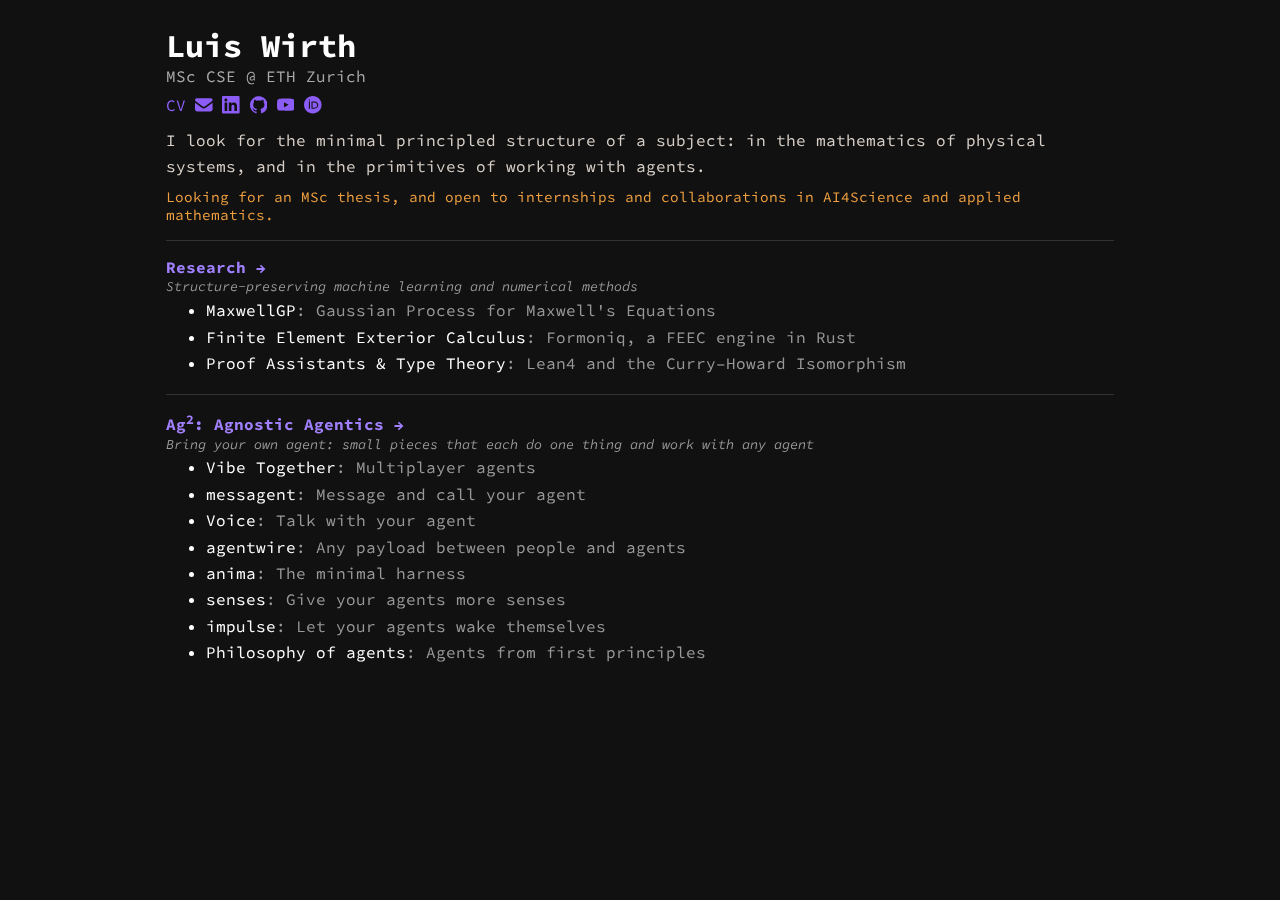
==== index.html @ 47c8365a "Self-host Source Code Pro, and trim the page heads Adobe's variable fonts, upright and italic, repla" ====
<!DOCTYPE html>
<html lang="en">

<head>

<meta charset="utf-8">
<meta name="viewport" content="width=device-width, initial-scale=1.0">

<meta name="author" content="Luis Wirth" />
<meta name="description" content="Luis Wirth. MSc CSE student at ETH Zurich. Structure-preserving machine learning and numerical methods, and agnostic agent infrastructure." />

<meta property="og:type" content="website" />
<meta property="og:site_name" content="Luis Wirth" />
<meta property="og:title" content="Luis Wirth" />
<meta property="og:url" content="https://lwirth.com/" />
<meta property="og:description" content="MSc CSE student at ETH Zurich. Structure-preserving machine learning and numerical methods, and agnostic agent infrastructure." />
<meta property="og:image" content="https://lwirth.com/og.png" />
<meta name="twitter:card" content="summary_large_image" />

<base target="_blank">
<link rel="stylesheet" type="text/css" href="default.css">
<title>Luis Wirth</title>

</head>

<body>

<div class="container">
  <h1>Luis Wirth</h1>
  <p class="subtitle">MSc CSE @ ETH Zurich</p>
  <p class="links">
    <a href="https://cv.lwirth.com">CV</a>
    <!-- Icons: Simple Icons (CC0); envelope: Font Awesome Free (CC BY 4.0, fontawesome.com). -->
    <a href="mailto:luwirth@ethz.ch" target="_self" aria-label="Email" title="Email"><svg class="icon" viewBox="0 0 512 512" aria-hidden="true"><path d="M48 64c-26.5 0-48 21.5-48 48 0 15.1 7.1 29.3 19.2 38.4l208 156c17.1 12.8 40.5 12.8 57.6 0l208-156c12.1-9.1 19.2-23.3 19.2-38.4 0-26.5-21.5-48-48-48L48 64zM0 196L0 384c0 35.3 28.7 64 64 64l384 0c35.3 0 64-28.7 64-64l0-188-198.4 148.8c-34.1 25.6-81.1 25.6-115.2 0L0 196z"/></svg></a>
    <a href="https://lwirth.com/linkedin" aria-label="LinkedIn" title="LinkedIn"><svg class="icon" viewBox="0 0 24 24" aria-hidden="true"><path d="M20.447 20.452h-3.554v-5.569c0-1.328-.027-3.037-1.852-3.037-1.853 0-2.136 1.445-2.136 2.939v5.667H9.351V9h3.414v1.561h.046c.477-.9 1.637-1.85 3.37-1.85 3.601 0 4.267 2.37 4.267 5.455v6.286zM5.337 7.433c-1.144 0-2.063-.926-2.063-2.065 0-1.138.92-2.063 2.063-2.063 1.14 0 2.064.925 2.064 2.063 0 1.139-.925 2.065-2.064 2.065zm1.782 13.019H3.555V9h3.564v11.452zM22.225 0H1.771C.792 0 0 .774 0 1.729v20.542C0 23.227.792 24 1.771 24h20.451C23.2 24 24 23.227 24 22.271V1.729C24 .774 23.2 0 22.222 0h.003z"/></svg></a>
    <a href="https://lwirth.com/github" aria-label="GitHub" title="GitHub"><svg class="icon" viewBox="0 0 24 24" aria-hidden="true"><path d="M12 .297c-6.63 0-12 5.373-12 12 0 5.303 3.438 9.8 8.205 11.385.6.113.82-.258.82-.577 0-.285-.01-1.04-.015-2.04-3.338.724-4.042-1.61-4.042-1.61C4.422 18.07 3.633 17.7 3.633 17.7c-1.087-.744.084-.729.084-.729 1.205.084 1.838 1.236 1.838 1.236 1.07 1.835 2.809 1.305 3.495.998.108-.776.417-1.305.76-1.605-2.665-.3-5.466-1.332-5.466-5.93 0-1.31.465-2.38 1.235-3.22-.135-.303-.54-1.523.105-3.176 0 0 1.005-.322 3.3 1.23.96-.267 1.98-.399 3-.405 1.02.006 2.04.138 3 .405 2.28-1.552 3.285-1.23 3.285-1.23.645 1.653.24 2.873.12 3.176.765.84 1.23 1.91 1.23 3.22 0 4.61-2.805 5.625-5.475 5.92.42.36.81 1.096.81 2.22 0 1.606-.015 2.896-.015 3.286 0 .315.21.69.825.57C20.565 22.092 24 17.592 24 12.297c0-6.627-5.373-12-12-12"/></svg></a>
    <a href="https://lwirth.com/youtube" aria-label="YouTube" title="YouTube"><svg class="icon" viewBox="0 0 24 24" aria-hidden="true"><path d="M23.498 6.186a3.016 3.016 0 0 0-2.122-2.136C19.505 3.545 12 3.545 12 3.545s-7.505 0-9.377.505A3.017 3.017 0 0 0 .502 6.186C0 8.07 0 12 0 12s0 3.93.502 5.814a3.016 3.016 0 0 0 2.122 2.136c1.871.505 9.376.505 9.376.505s7.505 0 9.377-.505a3.015 3.015 0 0 0 2.122-2.136C24 15.93 24 12 24 12s0-3.93-.502-5.814zM9.545 15.568V8.432L15.818 12l-6.273 3.568z"/></svg></a>
    <a href="https://orcid.org/0009-0001-9809-9517" aria-label="ORCID" title="ORCID"><svg class="icon" viewBox="0 0 24 24" aria-hidden="true"><path d="M12 0C5.372 0 0 5.372 0 12s5.372 12 12 12 12-5.372 12-12S18.628 0 12 0zM7.369 4.378c.525 0 .947.431.947.947s-.422.947-.947.947a.95.95 0 0 1-.947-.947c0-.525.422-.947.947-.947zm-.722 3.038h1.444v10.041H6.647V7.416zm3.562 0h3.9c3.712 0 5.344 2.653 5.344 5.025 0 2.578-2.016 5.025-5.325 5.025h-3.919V7.416zm1.444 1.303v7.444h2.297c3.272 0 4.022-2.484 4.022-3.722 0-2.016-1.284-3.722-4.097-3.722h-2.222z"/></svg></a>
  </p>
  <p class="bio">I look for the minimal principled structure of a subject: in the mathematics of physical systems, and in the primitives of working with agents.</p>
  <p class="avail">Looking for an MSc thesis, and open to internships and collaborations in AI4Science and applied mathematics.</p>

  
  <hr>

  <div class="entry nav">
    <div class="entry-title"><a href="research/" target="_self">Research →</a></div>
    <div class="item-desc"><em>Structure-preserving machine learning and numerical methods</em></div>
    <ul>
      <li><a href="research/#maxwellgp" target="_self">MaxwellGP<span class="desc">: Gaussian Process for Maxwell's Equations</span></a></li>
      <li><a href="research/#finite-element-exterior-calculus" target="_self">Finite Element Exterior Calculus<span class="desc">: Formoniq, a FEEC engine in Rust</span></a></li>
      <li><a href="research/#proof-assistants" target="_self">Proof Assistants &amp; Type Theory<span class="desc">: Lean4 and the Curry–Howard Isomorphism</span></a></li>
    </ul>
  </div>

  <hr>

  <div class="entry nav">
    <div class="entry-title"><a href="agentics/" target="_self">Ag<sup>2</sup>: Agnostic Agentics →</a></div>
    <div class="item-desc"><em>Bring your own agent: small pieces that each do one thing and work with any agent</em></div>
    <ul>
      <li><a href="agentics/#vibetogether" target="_self">Vibe Together<span class="desc">: Multiplayer agents</span></a></li>
      <li><a href="agentics/#messagent" target="_self">messagent<span class="desc">: Message and call your agent</span></a></li>
      <li><a href="agentics/#voice" target="_self">Voice<span class="desc">: Talk with your agent</span></a></li>
      <li><a href="agentics/#agentwire" target="_self">agentwire<span class="desc">: Any payload between people and agents</span></a></li>
      <li><a href="agentics/#anima" target="_self">anima<span class="desc">: The minimal harness</span></a></li>
      <li><a href="agentics/#senses" target="_self">senses<span class="desc">: Give your agents more senses</span></a></li>
      <li><a href="agentics/#impulse" target="_self">impulse<span class="desc">: Let your agents wake themselves</span></a></li>
      <li><a href="agentics/#philosophy-of-agents" target="_self">Philosophy of agents<span class="desc">: Agents from first principles</span></a></li>
      <!-- <li><a href="agentics/#canvas" target="_self">Canvas<span class="desc">: Generative UI, embraced</span></a></li> -->
    </ul>
  </div>

</div>

<!-- Cloudflare Web Analytics -->
<script defer src='https://static.cloudflareinsights.com/beacon.min.js' data-cf-beacon='{"token": "ec22ff3412fd4dde9ed8d8ff9aa42a85"}'></script>

</body>
</html>
---- default.css ----
/* Source Code Pro, Adobe, SIL Open Font License 1.1. */
@font-face {
  font-family: "Source Code Pro";
  src: url("fonts/source-code-pro.woff2") format("woff2");
  font-weight: 200 900;
  font-style: normal;
  font-display: swap;
}

@font-face {
  font-family: "Source Code Pro";
  src: url("fonts/source-code-pro-italic.woff2") format("woff2");
  font-weight: 200 900;
  font-style: italic;
  font-display: swap;
}

body {
  background-color: #111111;
  color: #FFFFFF;

  font-family: "Source Code Pro", monospace;
  font-optical-sizing: auto;
  font-weight: 400;
  font-style: normal;

  margin: 2% auto;
  padding: 0 2%;
  max-width: 1000px;
  box-sizing: border-box;
}

.container {
  width: 100%;
}

h1 {
  margin-top: 0;
  margin-bottom: 0;
}

.subtitle {
  margin: 0;
  color: #aaaaaa;
}

.bio {
  margin: 0.8em 0 0;
  color: #d8d0c8;
  line-height: 1.6;
}

.avail {
  margin: 0.6em 0 0;
  color: #f0a040;
  font-size: 0.9em;
}

.hero {
  display: block;
  margin: 1.4em 0 0;
}

.hero img {
  width: 100%;
  height: auto;
  display: block;
  background-color: #000000;
  border: 1px solid #333333;
  border-radius: 4px;
}

.links {
  margin: 0.6em 0 0;
  display: flex;
  flex-wrap: wrap;
  gap: 0.6em;
  align-items: center;
}

.icon {
  display: block;
  width: 1.1em;
  height: 1.1em;
  fill: currentColor;
}

a {
  text-decoration: none;
  color: #8b5cf6;
}

a:hover {
  color: #c4a8ff;
}

hr {
  border: none;
  border-top: 1px solid #333333;
  margin: 1em 0;
}

.entry {
  margin-bottom: 1.2em;
}

.entry ul {
  margin: 0.3em 0 0;
  line-height: 1.35;
}

.entry ul ul {
  margin: 0;
}

.entry > ul > li {
  margin-top: 0.3em;
}

.entry > ul > li:first-child {
  margin-top: 0;
}

.entry-title {
  font-weight: bold;
  margin-bottom: 0.1em;
  color: #e8e0ff;
}


.item-desc {
  font-size: 0.85em;
  margin-top: 0.1em;
  color: #999999;
}

.tag {
  color: #4d7fff;
  font-size: 0.9em;
}

.year {
  color: #777777;
  font-size: 0.8em;
  font-weight: normal;
}

.wip {
  color: #f0a040;
  font-size: 0.8em;
  font-weight: normal;
}

.nav a {
  color: inherit;
  text-decoration: none;
}

.nav .entry-title a {
  color: #a080ff;
}

.nav .desc {
  color: #999999;
}

.nav a:hover {
  text-decoration: underline;
}

.back {
  margin: 0 0 0.6em;
  font-size: 0.85em;
}

.back a {
  color: #999999;
  text-decoration: none;
}

.back a:hover {
  color: #e8e0ff;
}
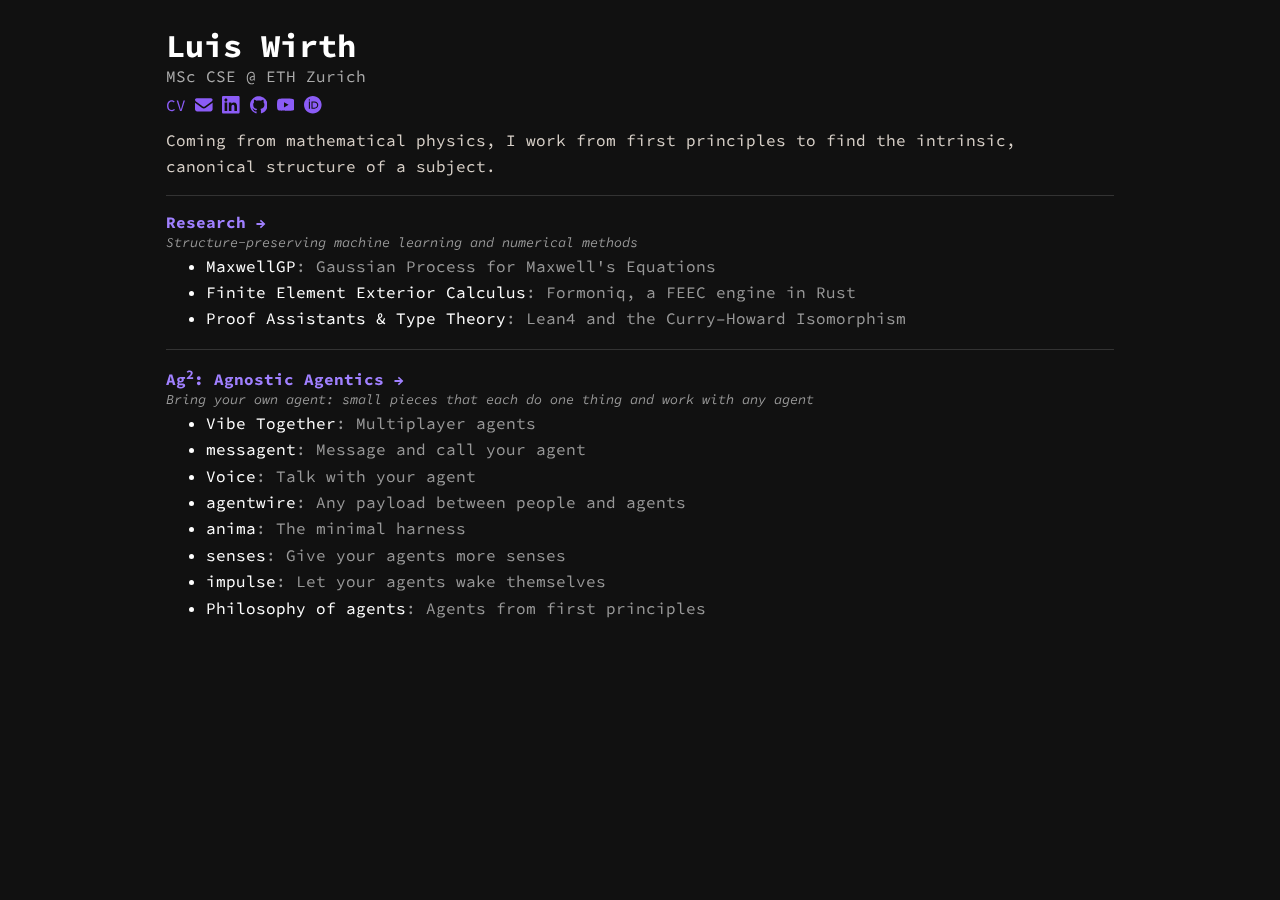
==== commit dddcfef1: "Rewrite bio line, drop availability line from home page Provenance: agent-paired Model: claude-opus-" ====
--- a/index.html
+++ b/index.html
@@ -37,8 +37,7 @@
     <a href="https://lwirth.com/youtube" aria-label="YouTube" title="YouTube"><svg class="icon" viewBox="0 0 24 24" aria-hidden="true"><path d="M23.498 6.186a3.016 3.016 0 0 0-2.122-2.136C19.505 3.545 12 3.545 12 3.545s-7.505 0-9.377.505A3.017 3.017 0 0 0 .502 6.186C0 8.07 0 12 0 12s0 3.93.502 5.814a3.016 3.016 0 0 0 2.122 2.136c1.871.505 9.376.505 9.376.505s7.505 0 9.377-.505a3.015 3.015 0 0 0 2.122-2.136C24 15.93 24 12 24 12s0-3.93-.502-5.814zM9.545 15.568V8.432L15.818 12l-6.273 3.568z"/></svg></a>
     <a href="https://orcid.org/0009-0001-9809-9517" aria-label="ORCID" title="ORCID"><svg class="icon" viewBox="0 0 24 24" aria-hidden="true"><path d="M12 0C5.372 0 0 5.372 0 12s5.372 12 12 12 12-5.372 12-12S18.628 0 12 0zM7.369 4.378c.525 0 .947.431.947.947s-.422.947-.947.947a.95.95 0 0 1-.947-.947c0-.525.422-.947.947-.947zm-.722 3.038h1.444v10.041H6.647V7.416zm3.562 0h3.9c3.712 0 5.344 2.653 5.344 5.025 0 2.578-2.016 5.025-5.325 5.025h-3.919V7.416zm1.444 1.303v7.444h2.297c3.272 0 4.022-2.484 4.022-3.722 0-2.016-1.284-3.722-4.097-3.722h-2.222z"/></svg></a>
   </p>
-  <p class="bio">I look for the minimal principled structure of a subject: in the mathematics of physical systems, and in the primitives of working with agents.</p>
-  <p class="avail">Looking for an MSc thesis, and open to internships and collaborations in AI4Science and applied mathematics.</p>
+  <p class="bio">Coming from mathematical physics, I work from first principles to find the intrinsic, canonical structure of a subject.</p>
 
   
   <hr>
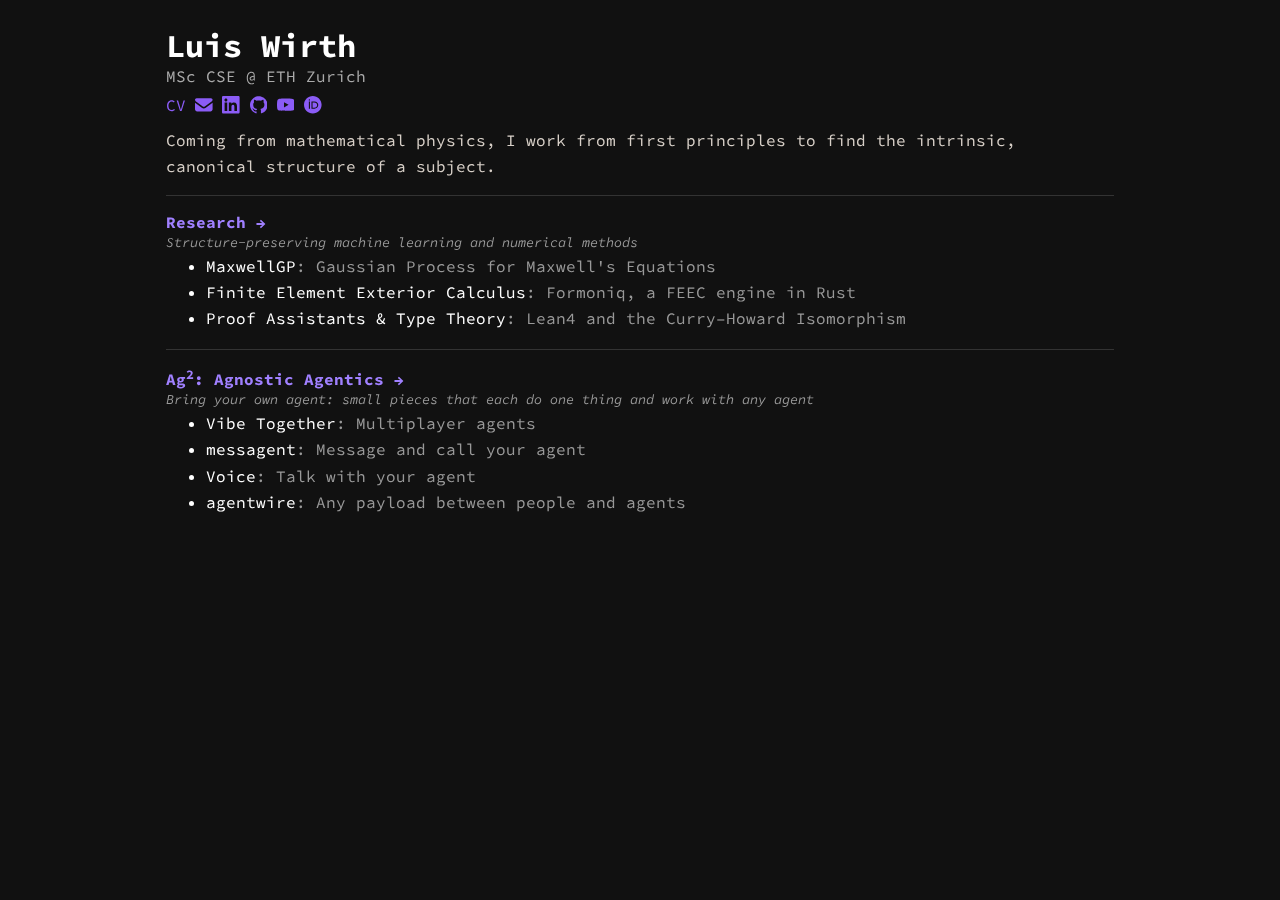
==== commit 3940dabe: "Ag²: show only what runs, drop anima, senses, impulse and the philosophy entry The map shrinks to ag" ====
--- a/index.html
+++ b/index.html
@@ -62,10 +62,6 @@
       <li><a href="agentics/#messagent" target="_self">messagent<span class="desc">: Message and call your agent</span></a></li>
       <li><a href="agentics/#voice" target="_self">Voice<span class="desc">: Talk with your agent</span></a></li>
       <li><a href="agentics/#agentwire" target="_self">agentwire<span class="desc">: Any payload between people and agents</span></a></li>
-      <li><a href="agentics/#anima" target="_self">anima<span class="desc">: The minimal harness</span></a></li>
-      <li><a href="agentics/#senses" target="_self">senses<span class="desc">: Give your agents more senses</span></a></li>
-      <li><a href="agentics/#impulse" target="_self">impulse<span class="desc">: Let your agents wake themselves</span></a></li>
-      <li><a href="agentics/#philosophy-of-agents" target="_self">Philosophy of agents<span class="desc">: Agents from first principles</span></a></li>
       <!-- <li><a href="agentics/#canvas" target="_self">Canvas<span class="desc">: Generative UI, embraced</span></a></li> -->
     </ul>
   </div>
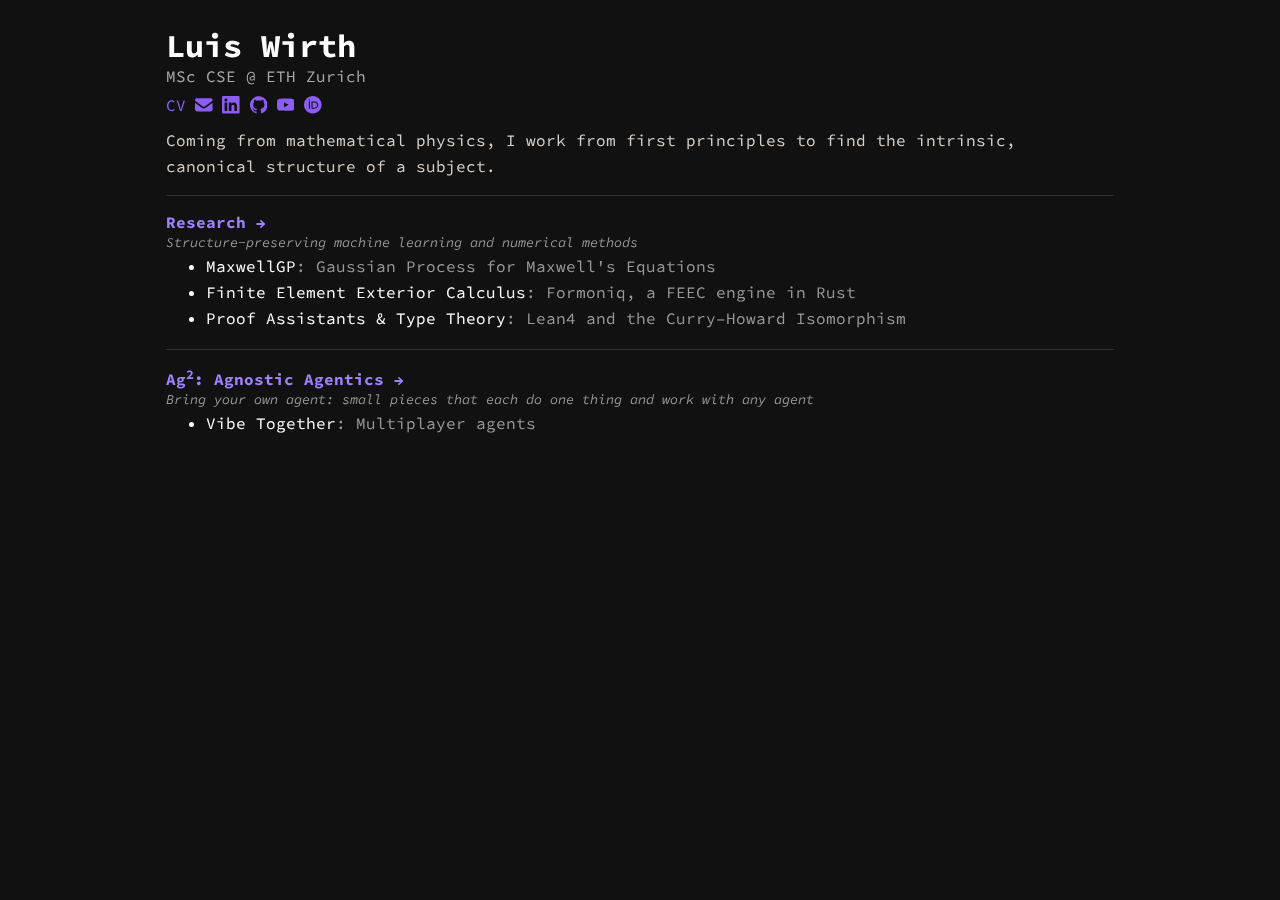
==== commit a7c21b9f: "Ag²: only Vibe Together, the transport now in its backend agentwire went into Vibe Together's backen" ====
--- a/index.html
+++ b/index.html
@@ -59,9 +59,6 @@
     <div class="item-desc"><em>Bring your own agent: small pieces that each do one thing and work with any agent</em></div>
     <ul>
       <li><a href="agentics/#vibetogether" target="_self">Vibe Together<span class="desc">: Multiplayer agents</span></a></li>
-      <li><a href="agentics/#messagent" target="_self">messagent<span class="desc">: Message and call your agent</span></a></li>
-      <li><a href="agentics/#voice" target="_self">Voice<span class="desc">: Talk with your agent</span></a></li>
-      <li><a href="agentics/#agentwire" target="_self">agentwire<span class="desc">: Any payload between people and agents</span></a></li>
       <!-- <li><a href="agentics/#canvas" target="_self">Canvas<span class="desc">: Generative UI, embraced</span></a></li> -->
     </ul>
   </div>
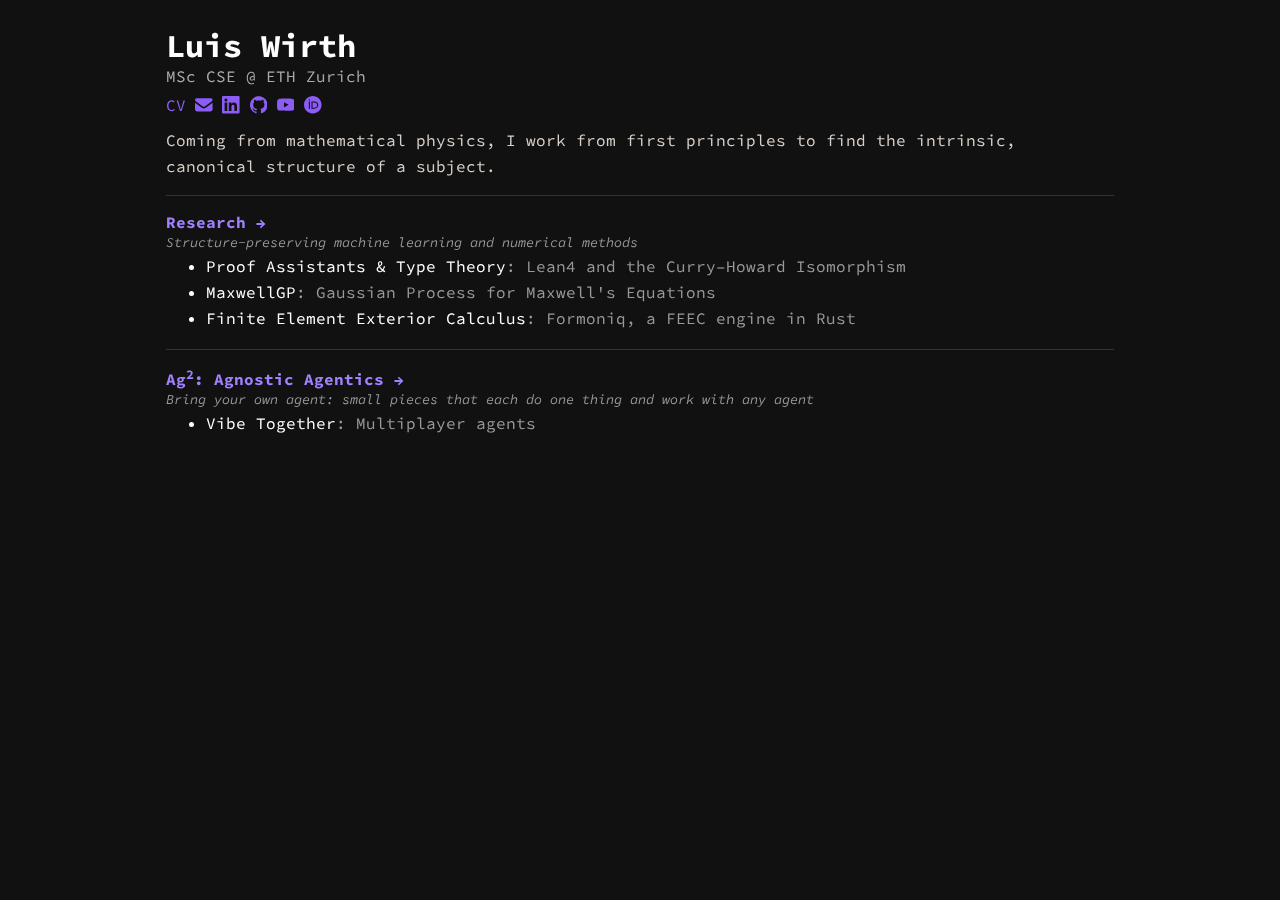
==== commit 7fdab9aa: "Put Proof Assistants & Type Theory first under research Provenance: agent-autonomous Model: claude-o" ====
--- a/index.html
+++ b/index.html
@@ -46,9 +46,9 @@
     <div class="entry-title"><a href="research/" target="_self">Research →</a></div>
     <div class="item-desc"><em>Structure-preserving machine learning and numerical methods</em></div>
     <ul>
+      <li><a href="research/#proof-assistants" target="_self">Proof Assistants &amp; Type Theory<span class="desc">: Lean4 and the Curry–Howard Isomorphism</span></a></li>
       <li><a href="research/#maxwellgp" target="_self">MaxwellGP<span class="desc">: Gaussian Process for Maxwell's Equations</span></a></li>
       <li><a href="research/#finite-element-exterior-calculus" target="_self">Finite Element Exterior Calculus<span class="desc">: Formoniq, a FEEC engine in Rust</span></a></li>
-      <li><a href="research/#proof-assistants" target="_self">Proof Assistants &amp; Type Theory<span class="desc">: Lean4 and the Curry–Howard Isomorphism</span></a></li>
     </ul>
   </div>
 
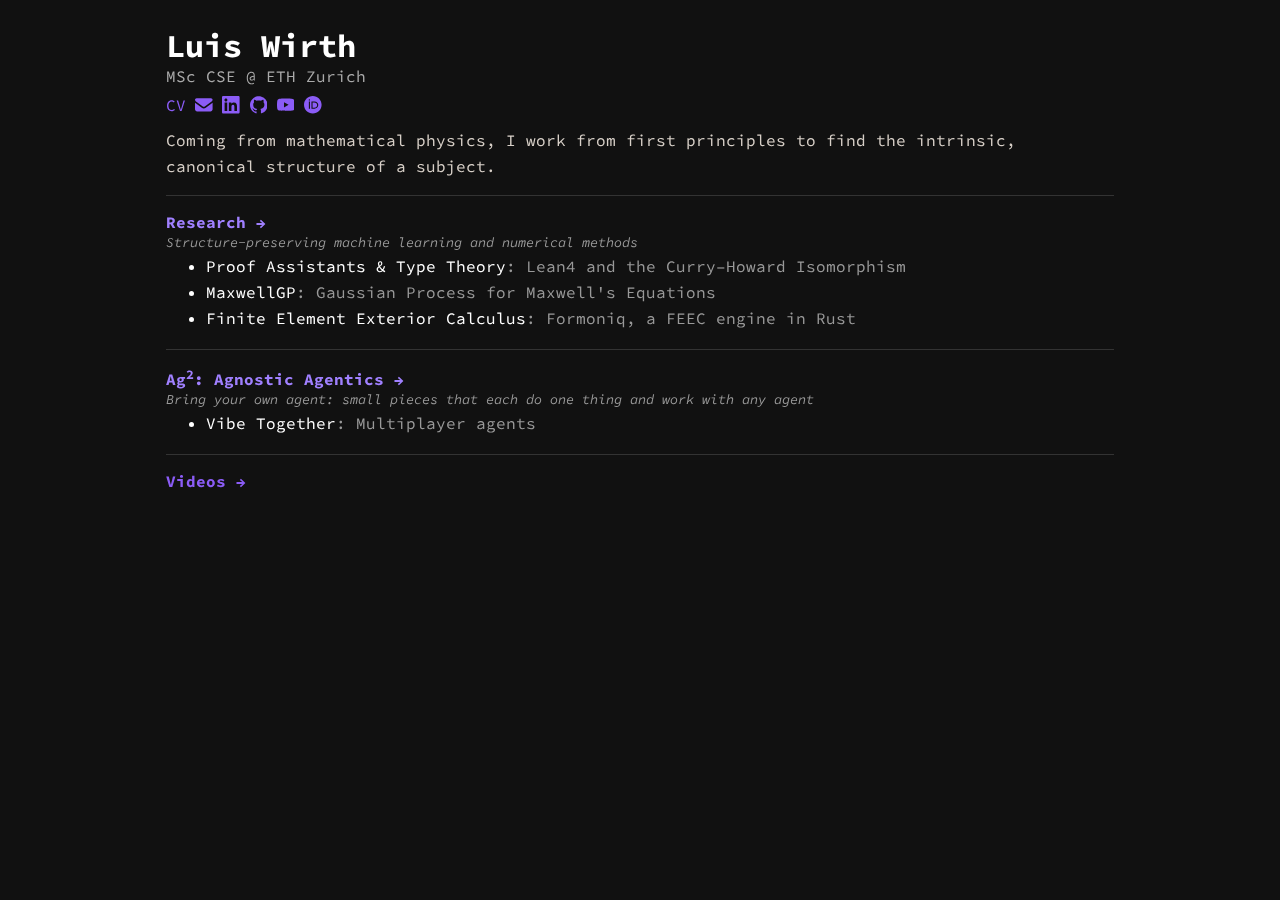
==== commit b2eba009: "Show YouTube videos, filled in live from YouTube The homepage gets a row of video cards, and each re" ====
--- a/index.html
+++ b/index.html
@@ -63,6 +63,18 @@
     </ul>
   </div>
 
+  <hr>
+
+  <div class="entry">
+    <div class="entry-title"><a href="https://lwirth.com/youtube">Videos →</a></div>
+    <div class="videos">
+      <a class="video" data-youtube="Sy_4z751YWI"></a>
+      <a class="video" data-youtube="zjqvF4Gd2fw"></a>
+      <a class="video" data-youtube="A4px5jTXcOM"></a>
+      <a class="video" data-youtube="oXJbLh8aBRs"></a>
+    </div>
+  </div>
+
 </div>
 
 <!-- Cloudflare Web Analytics -->
--- a/default.css
+++ b/default.css
@@ -70,6 +70,108 @@
   border-radius: 4px;
 }
 
+/* Video cards: a local thumbnail linked to YouTube, no embedded player. */
+.videos {
+  display: grid;
+  margin-bottom: 0.4em;
+  grid-template-columns: repeat(4, 1fr);
+  gap: 1.2em;
+  margin-top: 0.6em;
+}
+
+.video {
+  display: block;
+  color: inherit;
+}
+
+.video:hover .video-meta {
+  color: #c4a8ff;
+}
+
+.thumb {
+  position: relative;
+  display: block;
+  aspect-ratio: 16 / 9;
+  overflow: hidden;
+  border-radius: 6px;
+  background-color: #000000;
+}
+
+.thumb img {
+  width: 100%;
+  height: 100%;
+  object-fit: cover;
+  display: block;
+  transition: transform 0.25s ease, filter 0.25s ease;
+  filter: brightness(0.85);
+}
+
+.play {
+  position: absolute;
+  left: 50%;
+  top: 50%;
+  width: 3.2em;
+  height: 2.2em;
+  transform: translate(-50%, -50%);
+  border-radius: 0.6em;
+  background-color: rgba(17, 17, 17, 0.75);
+  transition: background-color 0.25s ease;
+}
+
+.play::after {
+  content: "";
+  position: absolute;
+  left: 54%;
+  top: 50%;
+  transform: translate(-50%, -50%);
+  border-style: solid;
+  border-width: 0.5em 0 0.5em 0.85em;
+  border-color: transparent transparent transparent #ffffff;
+}
+
+.duration {
+  position: absolute;
+  right: 0.4em;
+  bottom: 0.4em;
+  padding: 0.05em 0.35em;
+  border-radius: 3px;
+  font-size: 0.75em;
+  background-color: rgba(0, 0, 0, 0.8);
+  color: #ffffff;
+}
+
+.video:hover .thumb img {
+  transform: scale(1.03);
+  filter: brightness(1);
+}
+
+.video:hover .play {
+  background-color: #ff0033;
+}
+
+.video-title {
+  display: -webkit-box;
+  -webkit-box-orient: vertical;
+  -webkit-line-clamp: 2;
+  line-clamp: 2;
+  overflow: hidden;
+  margin-top: 0.4em;
+  font-size: 0.9em;
+  line-height: 1.3;
+  color: #e8e0ff;
+}
+
+.video:hover .video-title {
+  color: #c4a8ff;
+}
+
+.video-meta {
+  display: block;
+  margin-top: 0.15em;
+  font-size: 0.75em;
+  color: #888888;
+}
+
 .links {
   margin: 0.6em 0 0;
   display: flex;
@@ -181,3 +283,53 @@
 .back a:hover {
   color: #e8e0ff;
 }
+
+@media (max-width: 760px) {
+  .videos {
+    grid-template-columns: repeat(2, 1fr);
+  }
+}
+
+
+/* A video as a line of an item's list, its thumbnail shown on hover. */
+.video-line {
+  position: relative;
+}
+
+.video-line .video-meta {
+  display: inline;
+  font-size: 1em;
+  color: #999999;
+}
+
+.video-line .preview {
+  display: none;
+  position: absolute;
+  left: 0;
+  bottom: 1.6em;
+  z-index: 1;
+  width: 16em;
+  border: 1px solid #333333;
+  border-radius: 6px;
+  overflow: hidden;
+  box-shadow: 0 6px 24px rgba(0, 0, 0, 0.6);
+}
+
+.video-line .preview img {
+  width: 100%;
+  height: auto;
+  display: block;
+}
+
+.video-line:hover .preview {
+  display: block;
+}
+
+.icon-inline {
+  display: inline-block;
+  width: 1em;
+  height: 1em;
+  margin-right: 0.3em;
+  vertical-align: -0.12em;
+  fill: currentColor;
+}
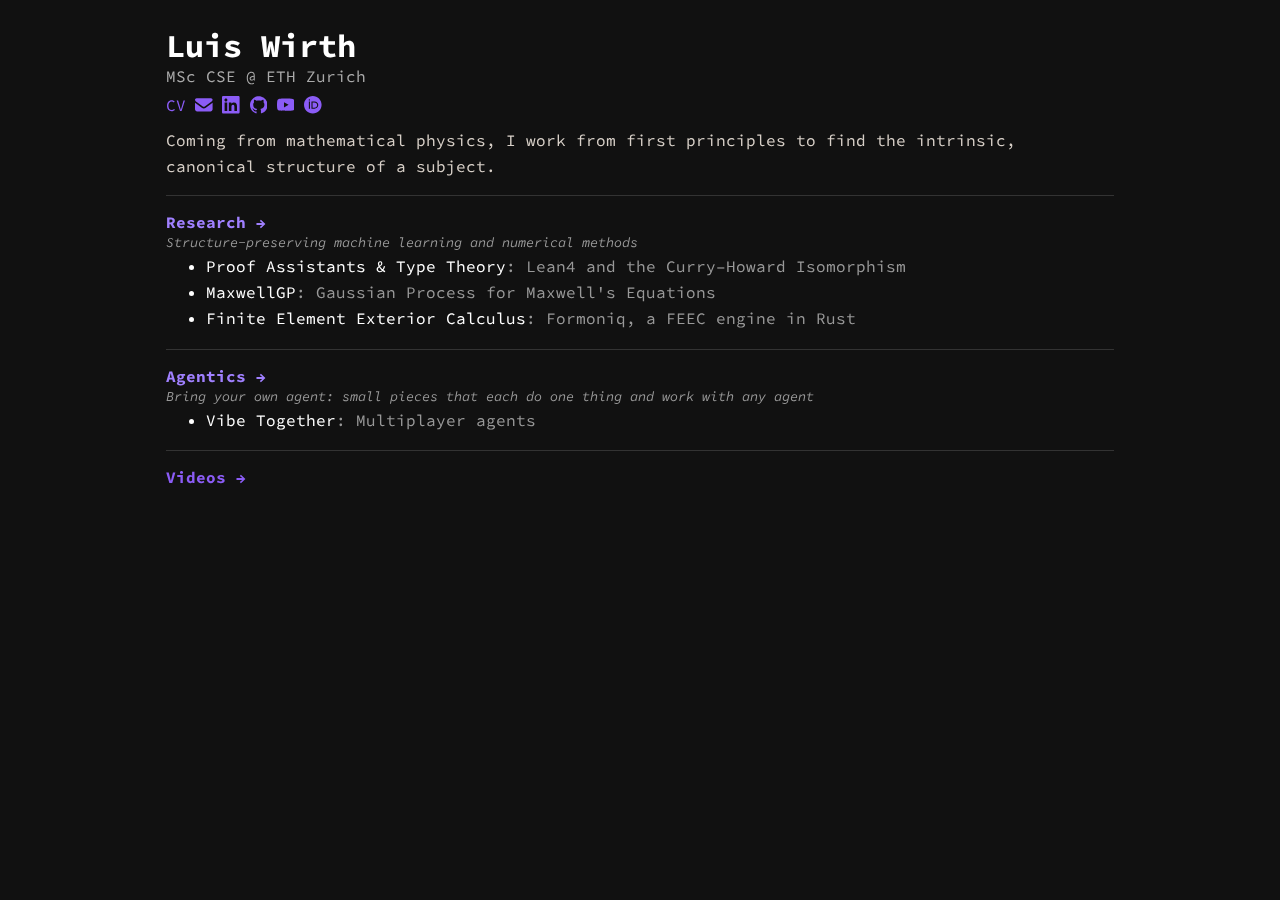
==== commit 79046127: "Drop the Ag² name: agentics under lwirth.com/agentics Provenance: agent-autonomous Model: claude-opu" ====
--- a/index.html
+++ b/index.html
@@ -55,7 +55,7 @@
   <hr>
 
   <div class="entry nav">
-    <div class="entry-title"><a href="agentics/" target="_self">Ag<sup>2</sup>: Agnostic Agentics →</a></div>
+    <div class="entry-title"><a href="agentics/" target="_self">Agentics →</a></div>
     <div class="item-desc"><em>Bring your own agent: small pieces that each do one thing and work with any agent</em></div>
     <ul>
       <li><a href="agentics/#vibetogether" target="_self">Vibe Together<span class="desc">: Multiplayer agents</span></a></li>
@@ -77,8 +77,6 @@
 
 </div>
 
-<!-- Cloudflare Web Analytics -->
-<script defer src='https://static.cloudflareinsights.com/beacon.min.js' data-cf-beacon='{"token": "ec22ff3412fd4dde9ed8d8ff9aa42a85"}'></script>
 
 </body>
 </html>
